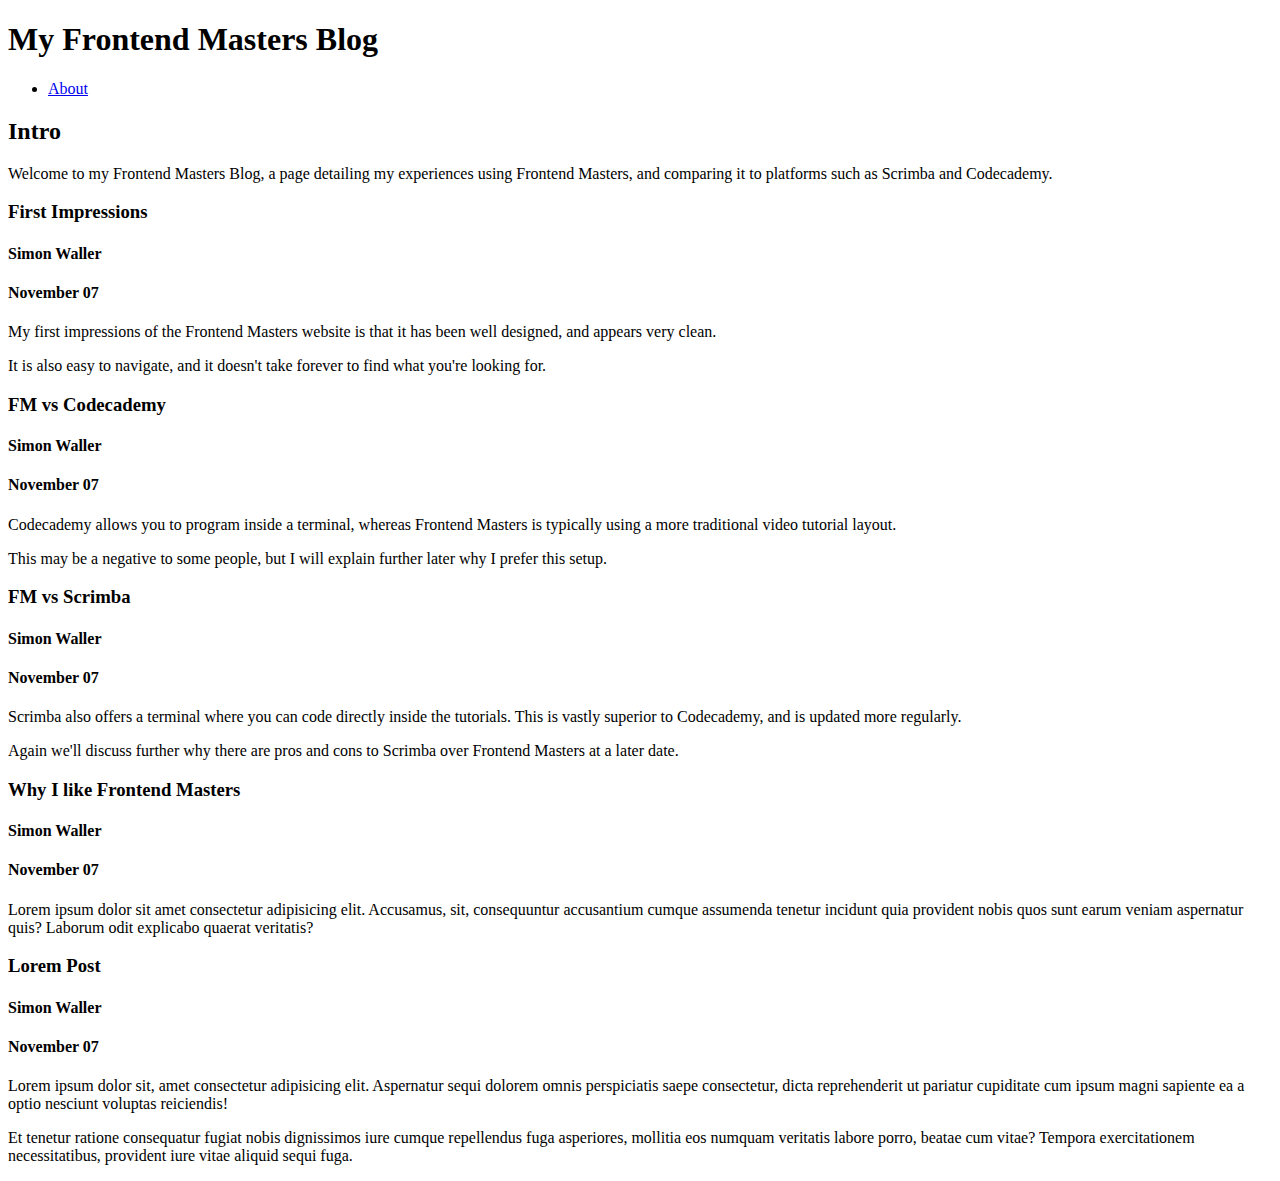
==== index.html @ ebff2c10 "Begin building" ====
<!DOCTYPE html>
<html lang="en">
<head>
    <meta charset="UTF-8">
    <meta http-equiv="X-UA-Compatible" content="IE=edge">
    <meta name="viewport" content="width=device-width, initial-scale=1.0">
    <title>Frontend Masters Blog</title>
</head>
<body>
    <nav>
        <h1>My Frontend Masters Blog</h1>
        <ul>
            <li>
                <a href="/about.html">About</a>
            </li>
        </ul>
    </nav>
    <main>
        <section class="intro">
            <h2 class="intro-header">Intro</h2>
            <p class="intro-paragraph">Welcome to my Frontend Masters Blog, a page detailing my experiences using Frontend Masters, and comparing it to platforms such as Scrimba and Codecademy.</p>
        </section>

        <section class="blog-posts"></section>
            <article class="blog-post">
                <h3 class="title">First Impressions</h3>
                <h4 class="author">Simon Waller</h4>
                <h4 class="date">November 07</h4>
                <p>My first impressions of the Frontend Masters website is that it has been well designed, and appears very clean.</p>
                <p>It is also easy to navigate, and it doesn't take forever to find what you're looking for.</p>
            </article>

            <article class="blog-post">
                <h3 class="title">FM vs Codecademy</h2>
                <h4 class="author">Simon Waller</h4>
                <h4 class="date">November 07</h4>
                <p>Codecademy allows you to program inside a terminal, whereas Frontend Masters is typically using a more traditional video tutorial layout.</p>
                <p>This may be a negative to some people, but I will explain further later why I prefer this setup.</p>
            </article>

            <article class="blog-post">
                <h3 class="title">FM vs Scrimba</h2>
                <h4 class="author">Simon Waller</h4>
                <h4 class="date">November 07</h4>
                <p>Scrimba also offers a terminal where you can code directly inside the tutorials. This is vastly superior to Codecademy, and is updated more regularly.</p>
                <p>Again we'll discuss further why there are pros and cons to Scrimba over Frontend Masters at a later date.</p>
            </article>

            <article class="blog-post">
                <h3 class="title">Why I like Frontend Masters</h2>
                <h4 class="author">Simon Waller</h4>
                <h4 class="date">November 07</h4>
                <p>Lorem ipsum dolor sit amet consectetur adipisicing elit. Accusamus, sit, consequuntur accusantium cumque assumenda tenetur incidunt quia provident nobis quos sunt earum veniam aspernatur quis? 
                Laborum odit explicabo quaerat veritatis?</p>
            </article>

            <article class="blog-post">
                <h3 class="title">Lorem Post</h2>
                <h4 class="author">Simon Waller</h4>
                <h4 class="date">November 07</h4>
                <p>Lorem ipsum dolor sit, amet consectetur adipisicing elit. Aspernatur sequi dolorem omnis perspiciatis saepe consectetur, dicta reprehenderit ut pariatur cupiditate cum ipsum magni sapiente ea a optio nesciunt voluptas reiciendis!</p>
                <p>Et tenetur ratione consequatur fugiat nobis dignissimos iure cumque repellendus fuga asperiores, mollitia eos numquam veritatis labore porro, beatae cum vitae? Tempora exercitationem necessitatibus, provident iure vitae aliquid sequi fuga.</p>
            </article>
        </section>
    </main>
</body>
</html>
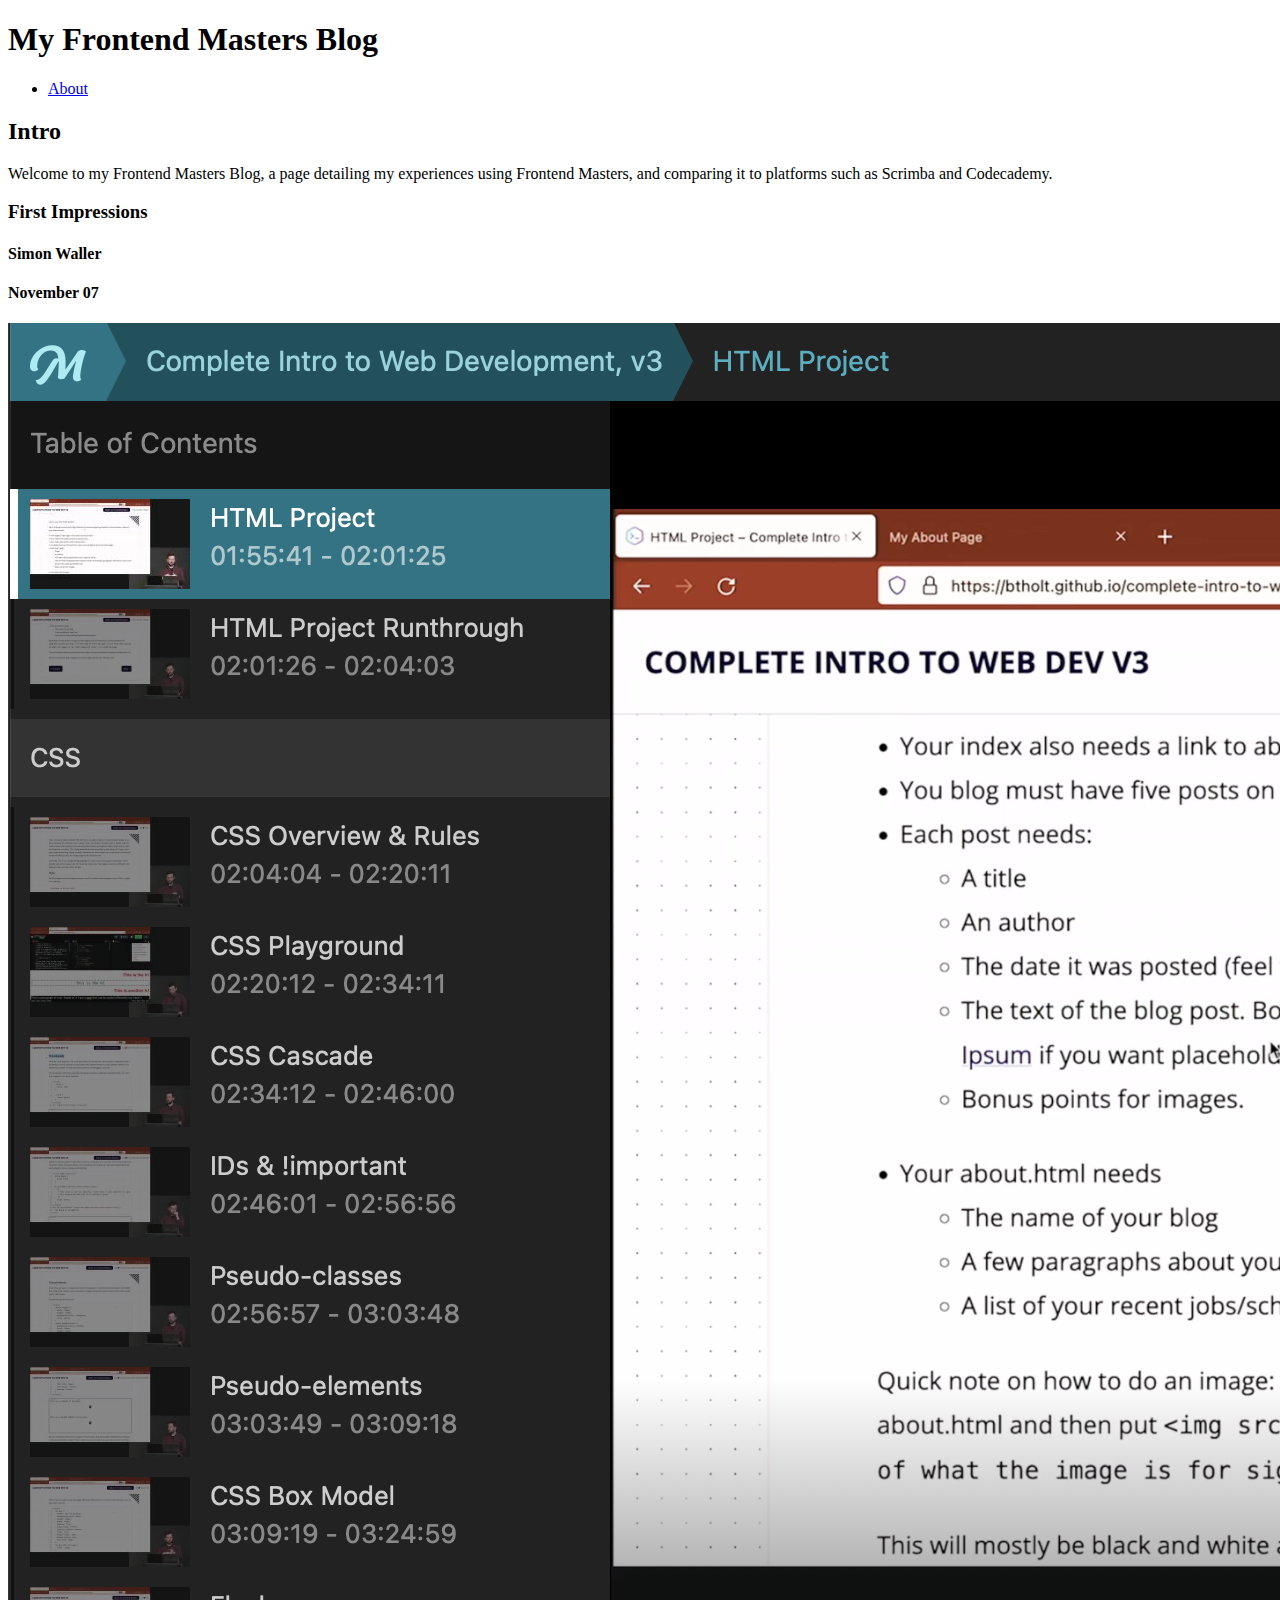
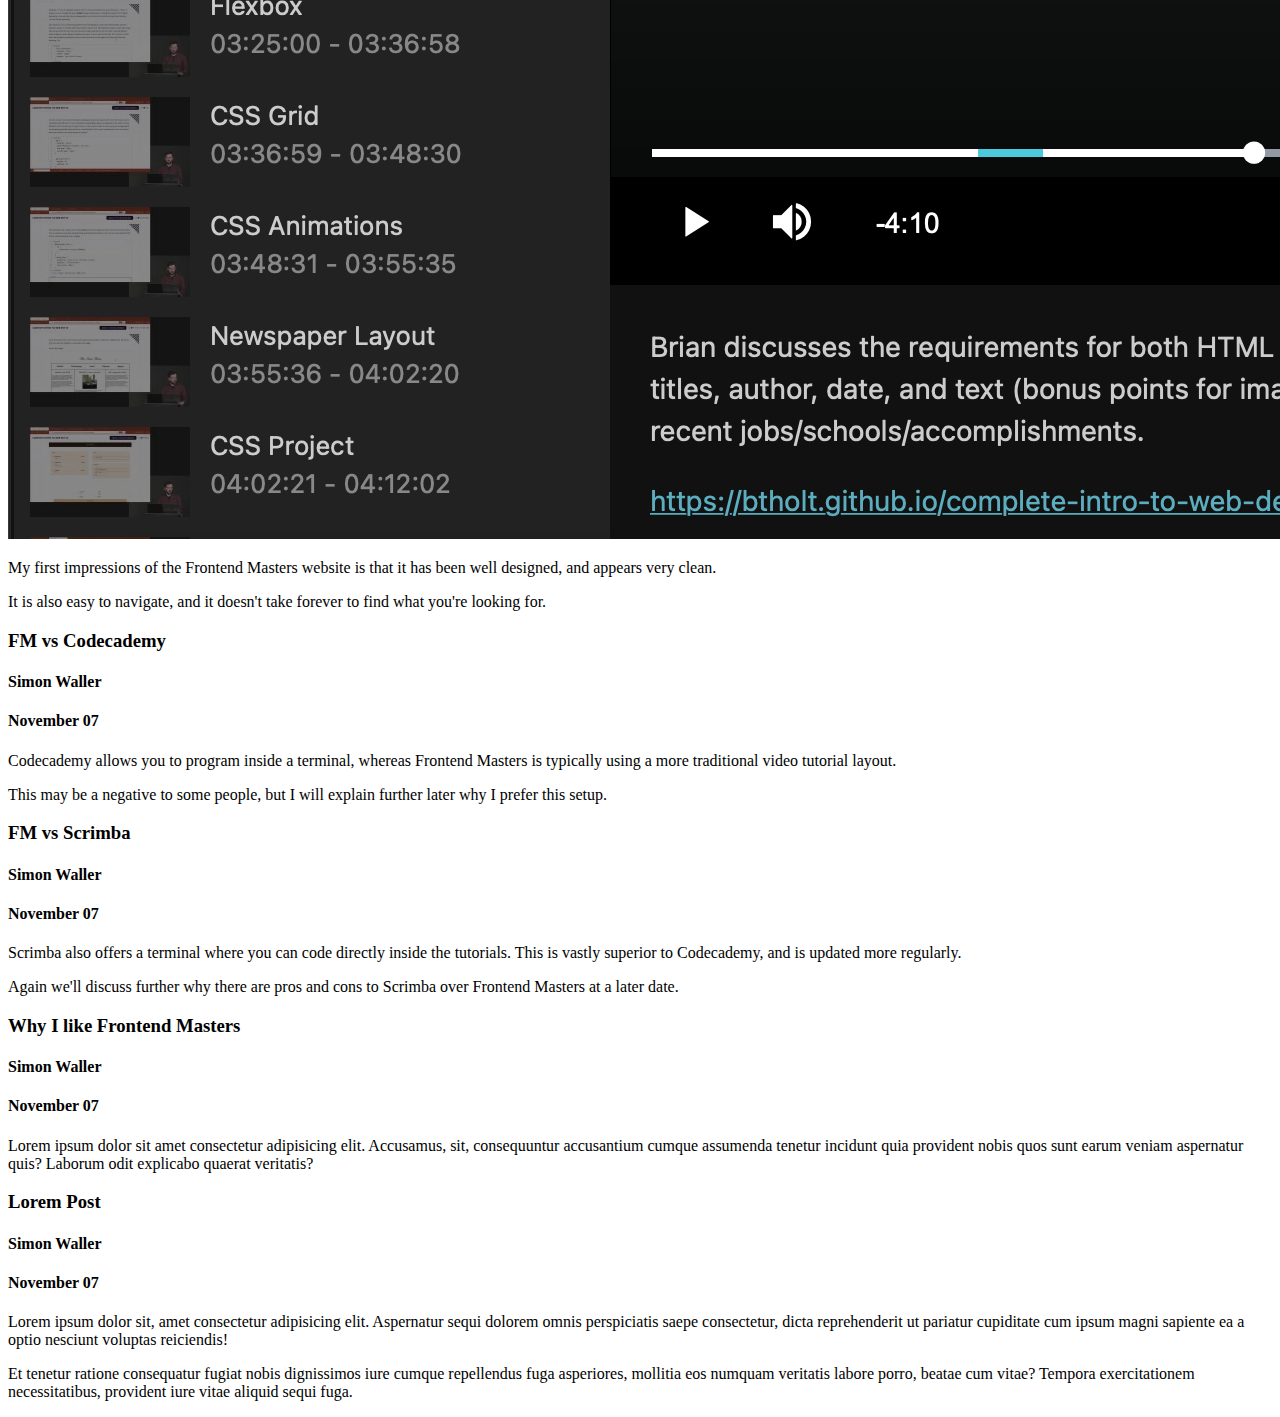
==== commit 19241925: "Added image" ====
--- a/index.html
+++ b/index.html
@@ -26,6 +26,7 @@
                 <h3 class="title">First Impressions</h3>
                 <h4 class="author">Simon Waller</h4>
                 <h4 class="date">November 07</h4>
+                <img src="images/FM-Screenshot-1.png" alt="frontend masters screenshot" class="screenshot-img"/>
                 <p>My first impressions of the Frontend Masters website is that it has been well designed, and appears very clean.</p>
                 <p>It is also easy to navigate, and it doesn't take forever to find what you're looking for.</p>
             </article>
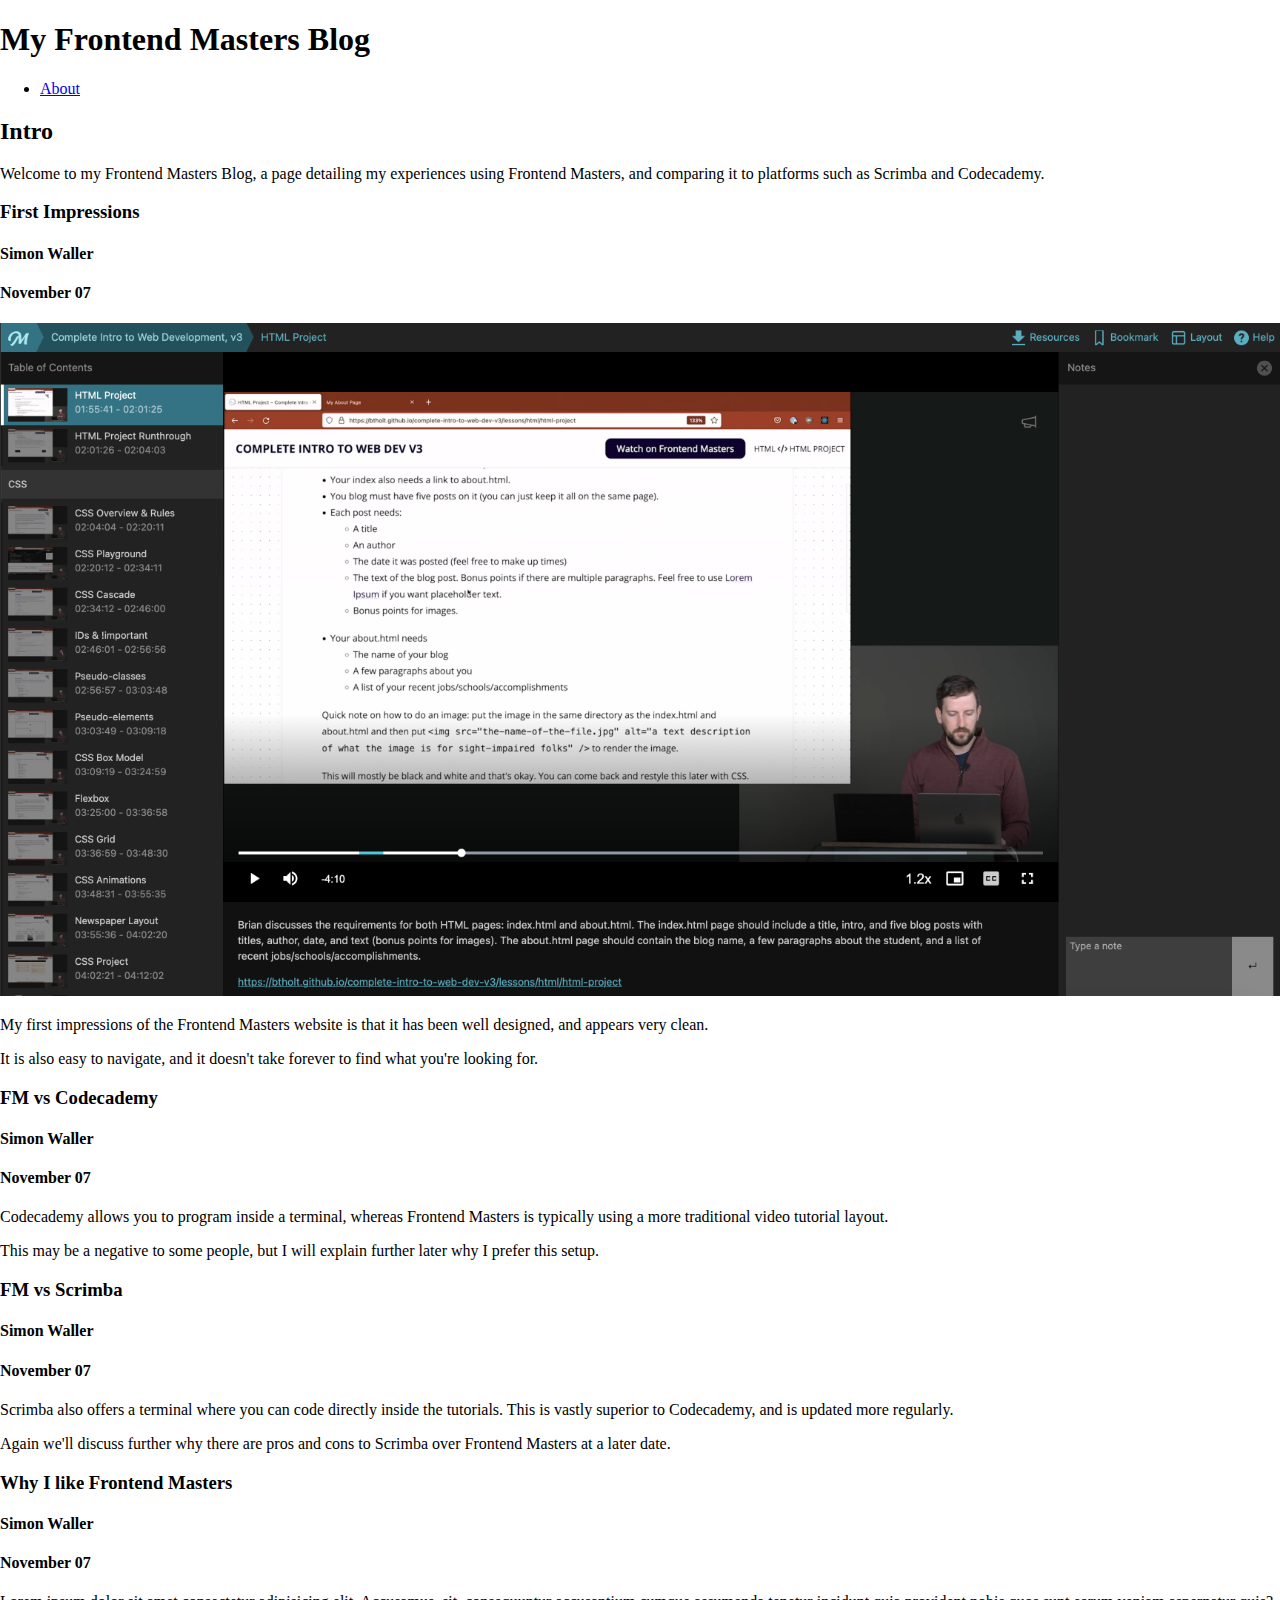
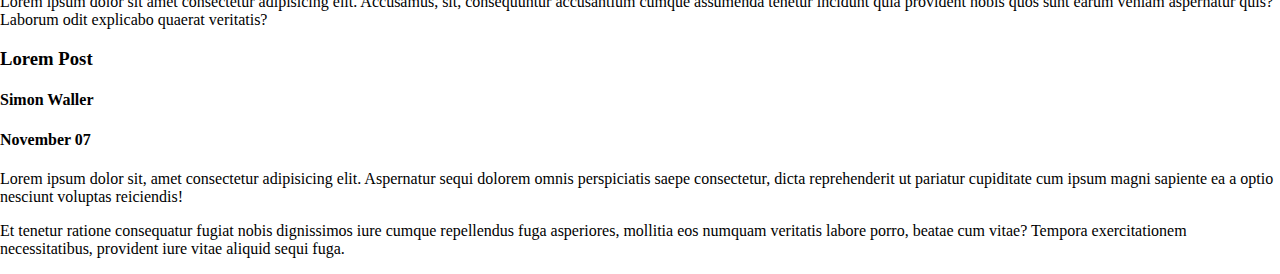
==== commit a5e8e744: "Add stylesheet" ====
--- a/index.html
+++ b/index.html
@@ -4,6 +4,7 @@
     <meta charset="UTF-8">
     <meta http-equiv="X-UA-Compatible" content="IE=edge">
     <meta name="viewport" content="width=device-width, initial-scale=1.0">
+    <link rel="stylesheet" href="stylesheet.css">
     <title>Frontend Masters Blog</title>
 </head>
 <body>
--- a/stylesheet.css
+++ b/stylesheet.css
@@ -0,0 +1,8 @@
+body {
+    margin: 0;
+    padding: 0;
+}
+
+.screenshot-img {
+    max-width: 100%;
+}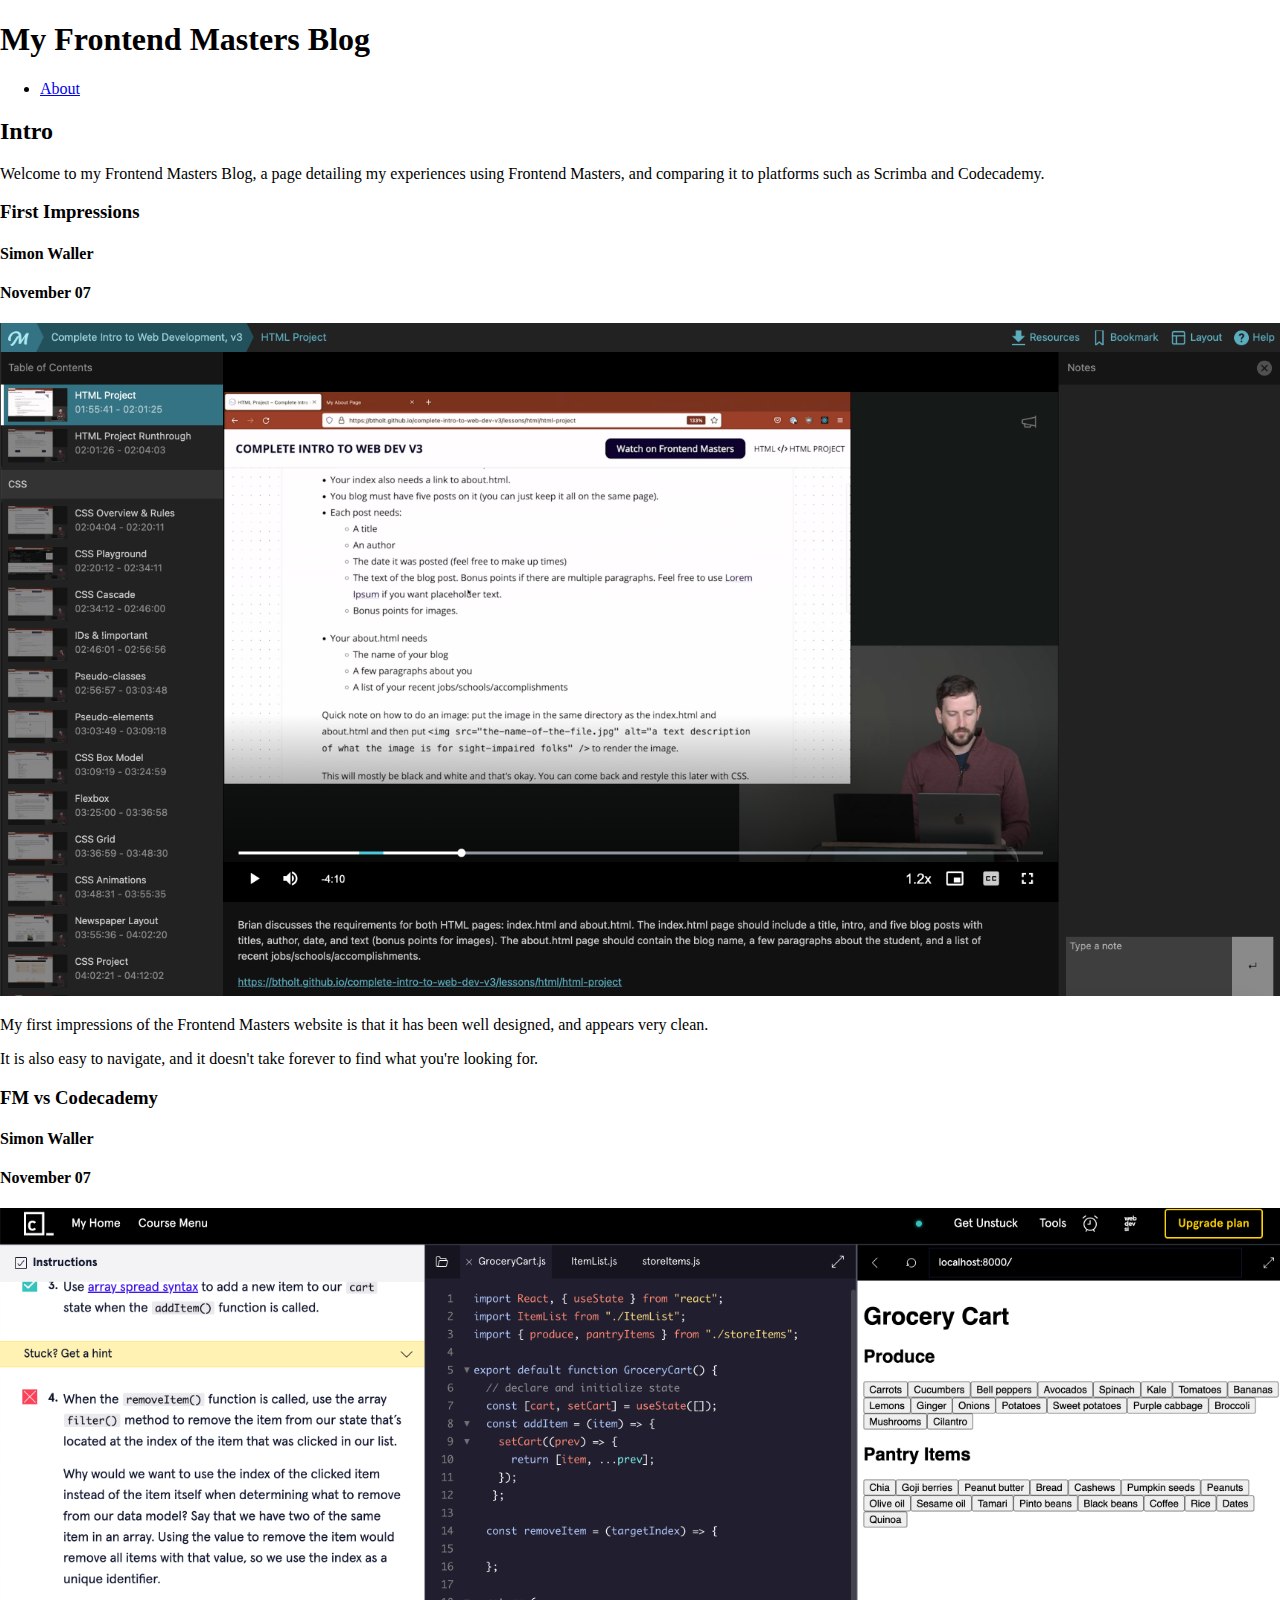
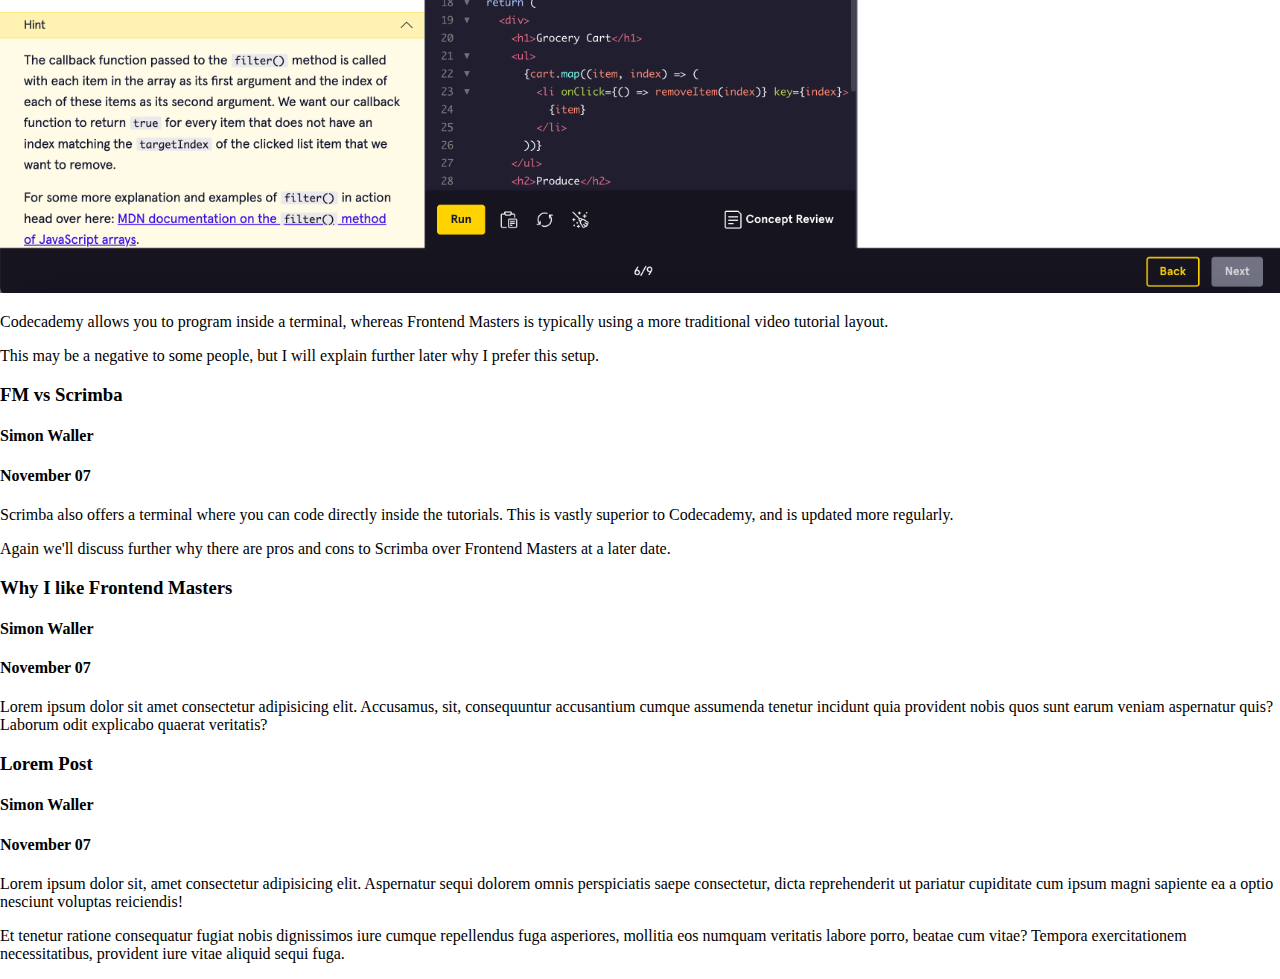
==== commit ad2d0cc9: "Added more images" ====
--- a/index.html
+++ b/index.html
@@ -36,6 +36,7 @@
                 <h3 class="title">FM vs Codecademy</h2>
                 <h4 class="author">Simon Waller</h4>
                 <h4 class="date">November 07</h4>
+                <img src="images/CC-Screenshot-1.png" alt="screenshot of the codecademy website" class="screenshot-img"/>
                 <p>Codecademy allows you to program inside a terminal, whereas Frontend Masters is typically using a more traditional video tutorial layout.</p>
                 <p>This may be a negative to some people, but I will explain further later why I prefer this setup.</p>
             </article>
